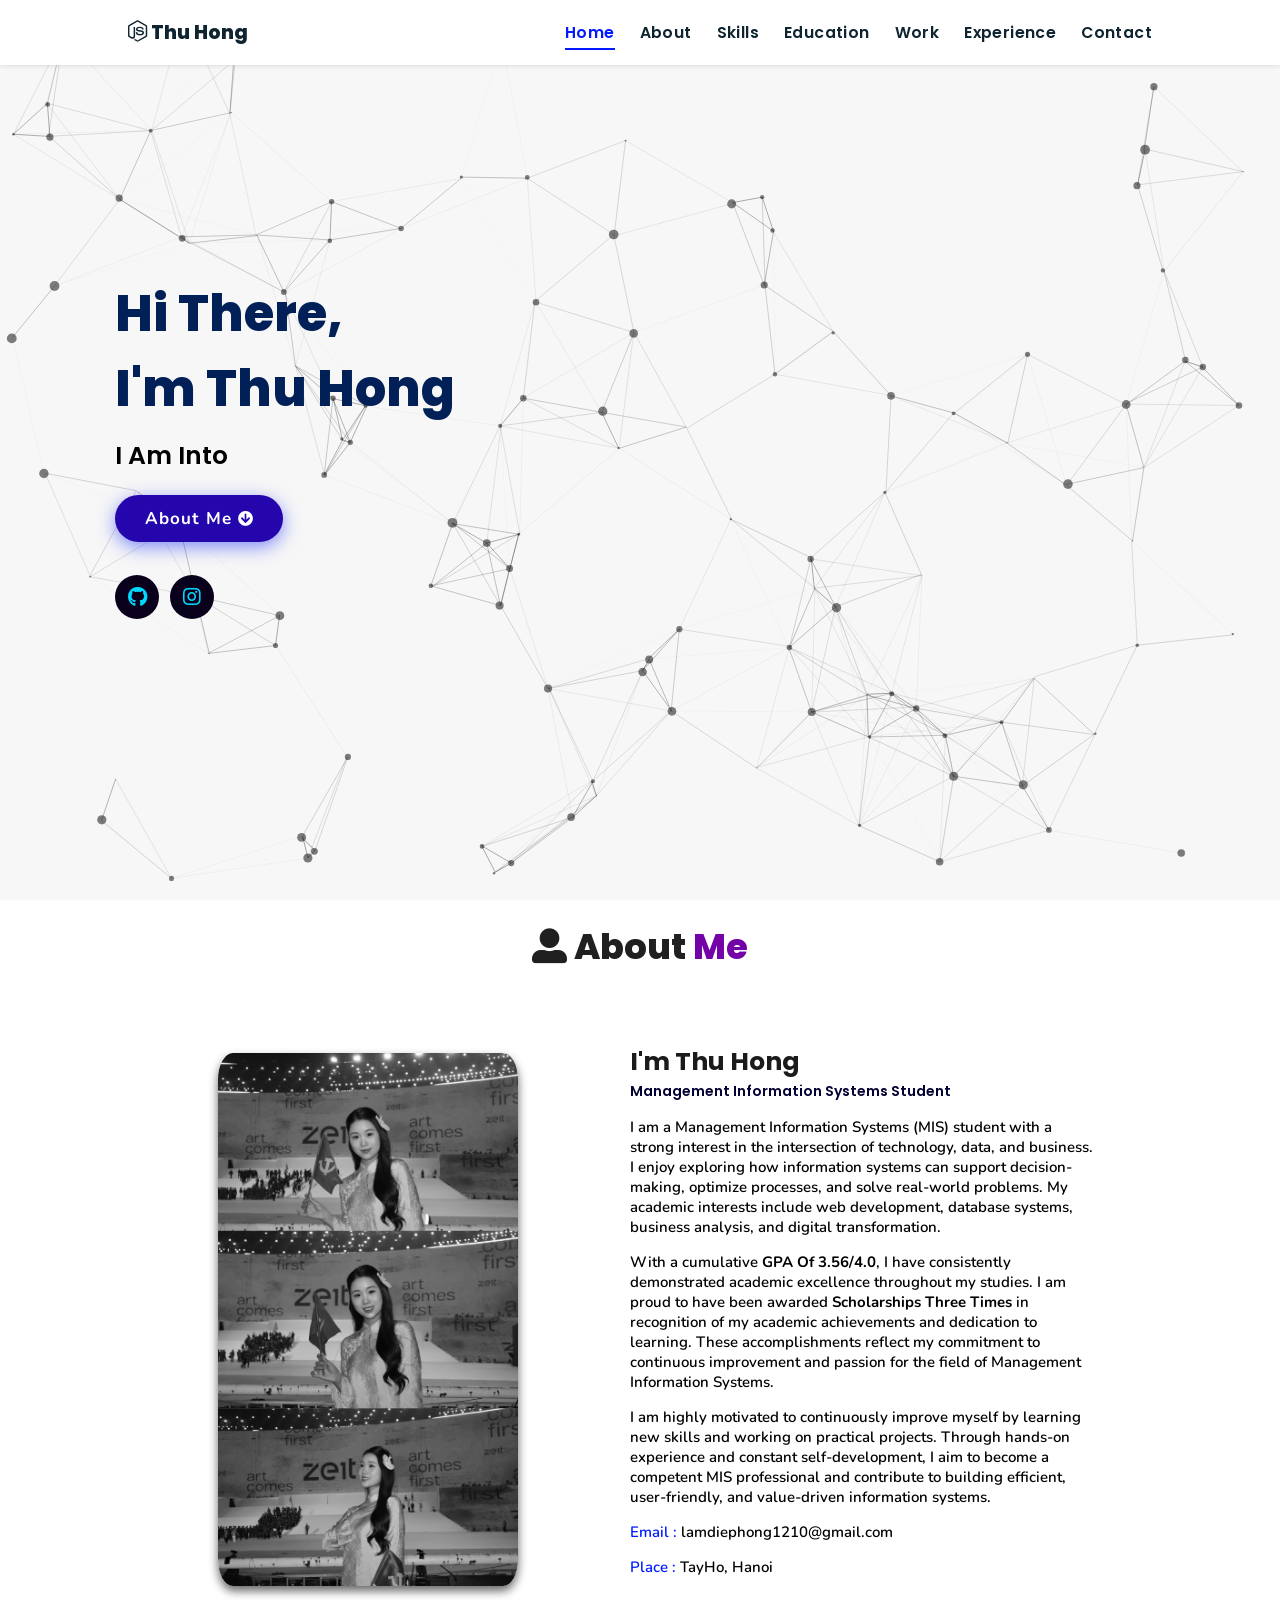
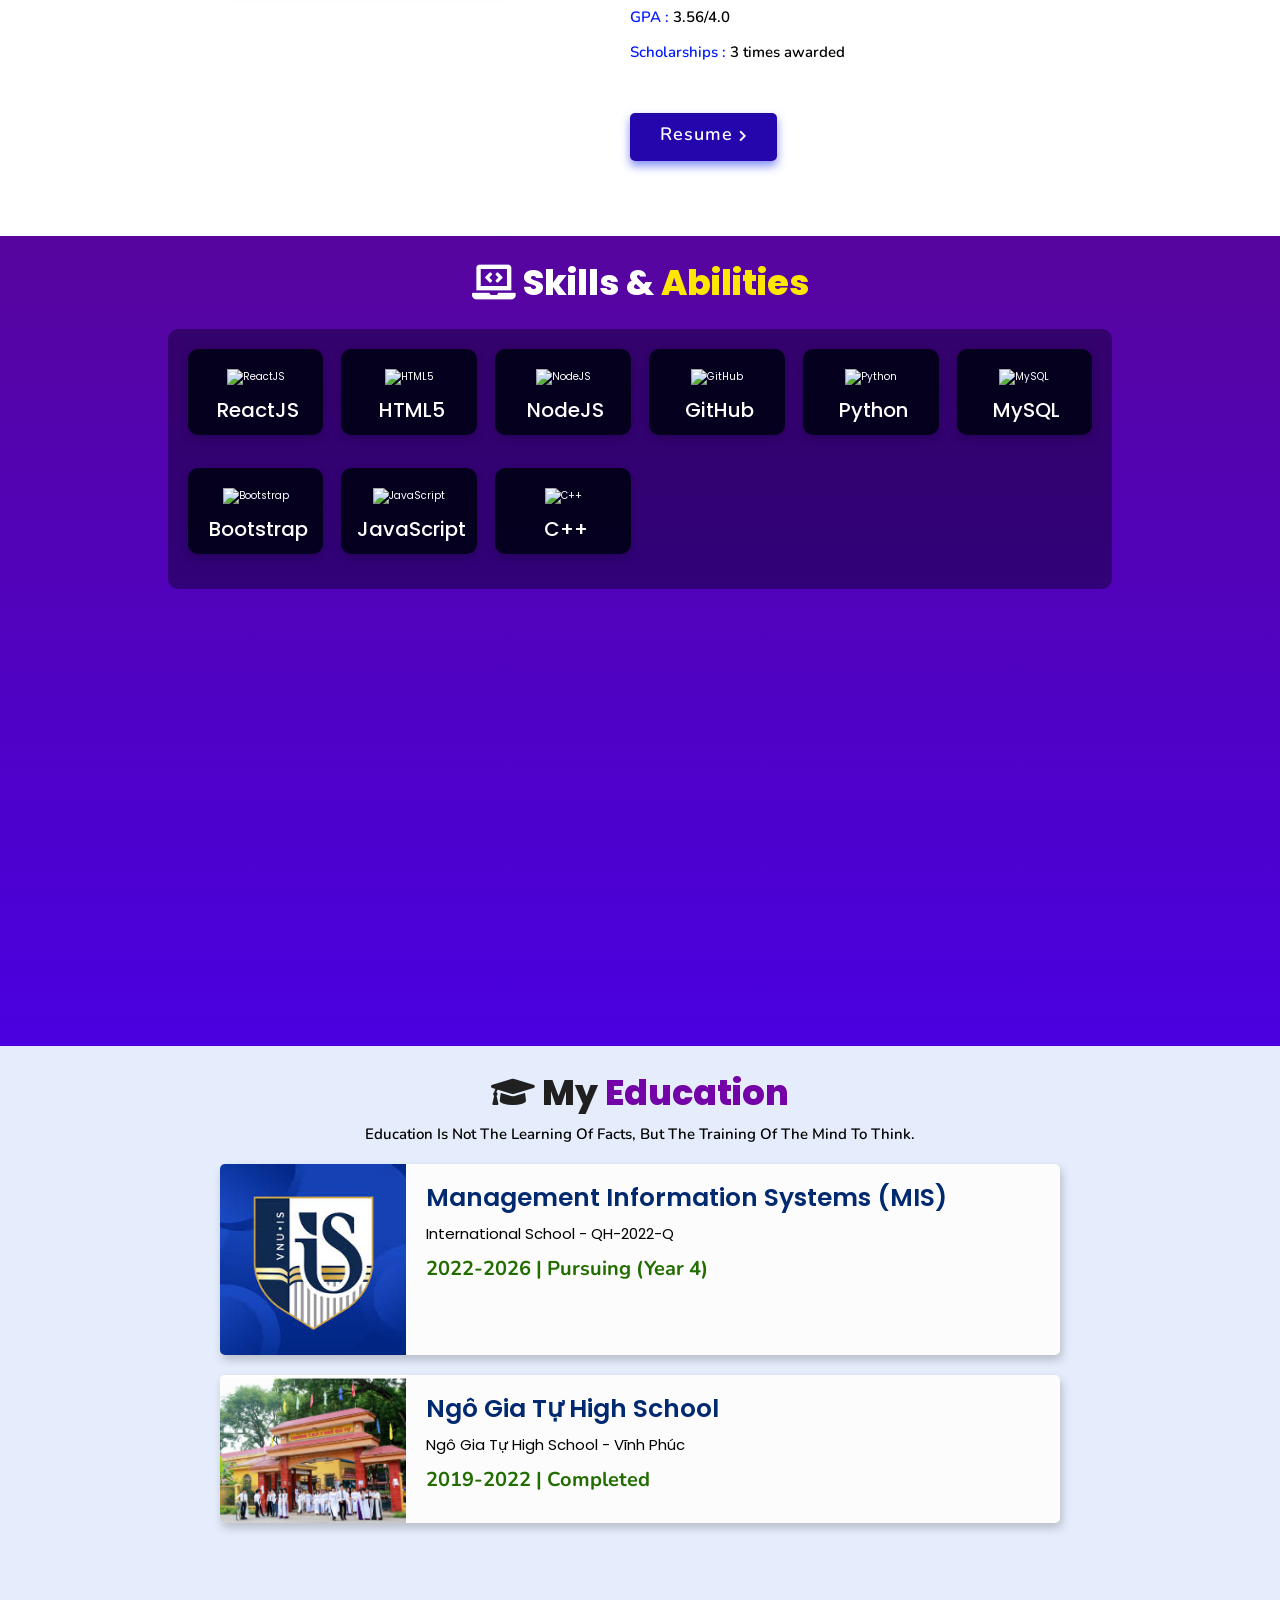
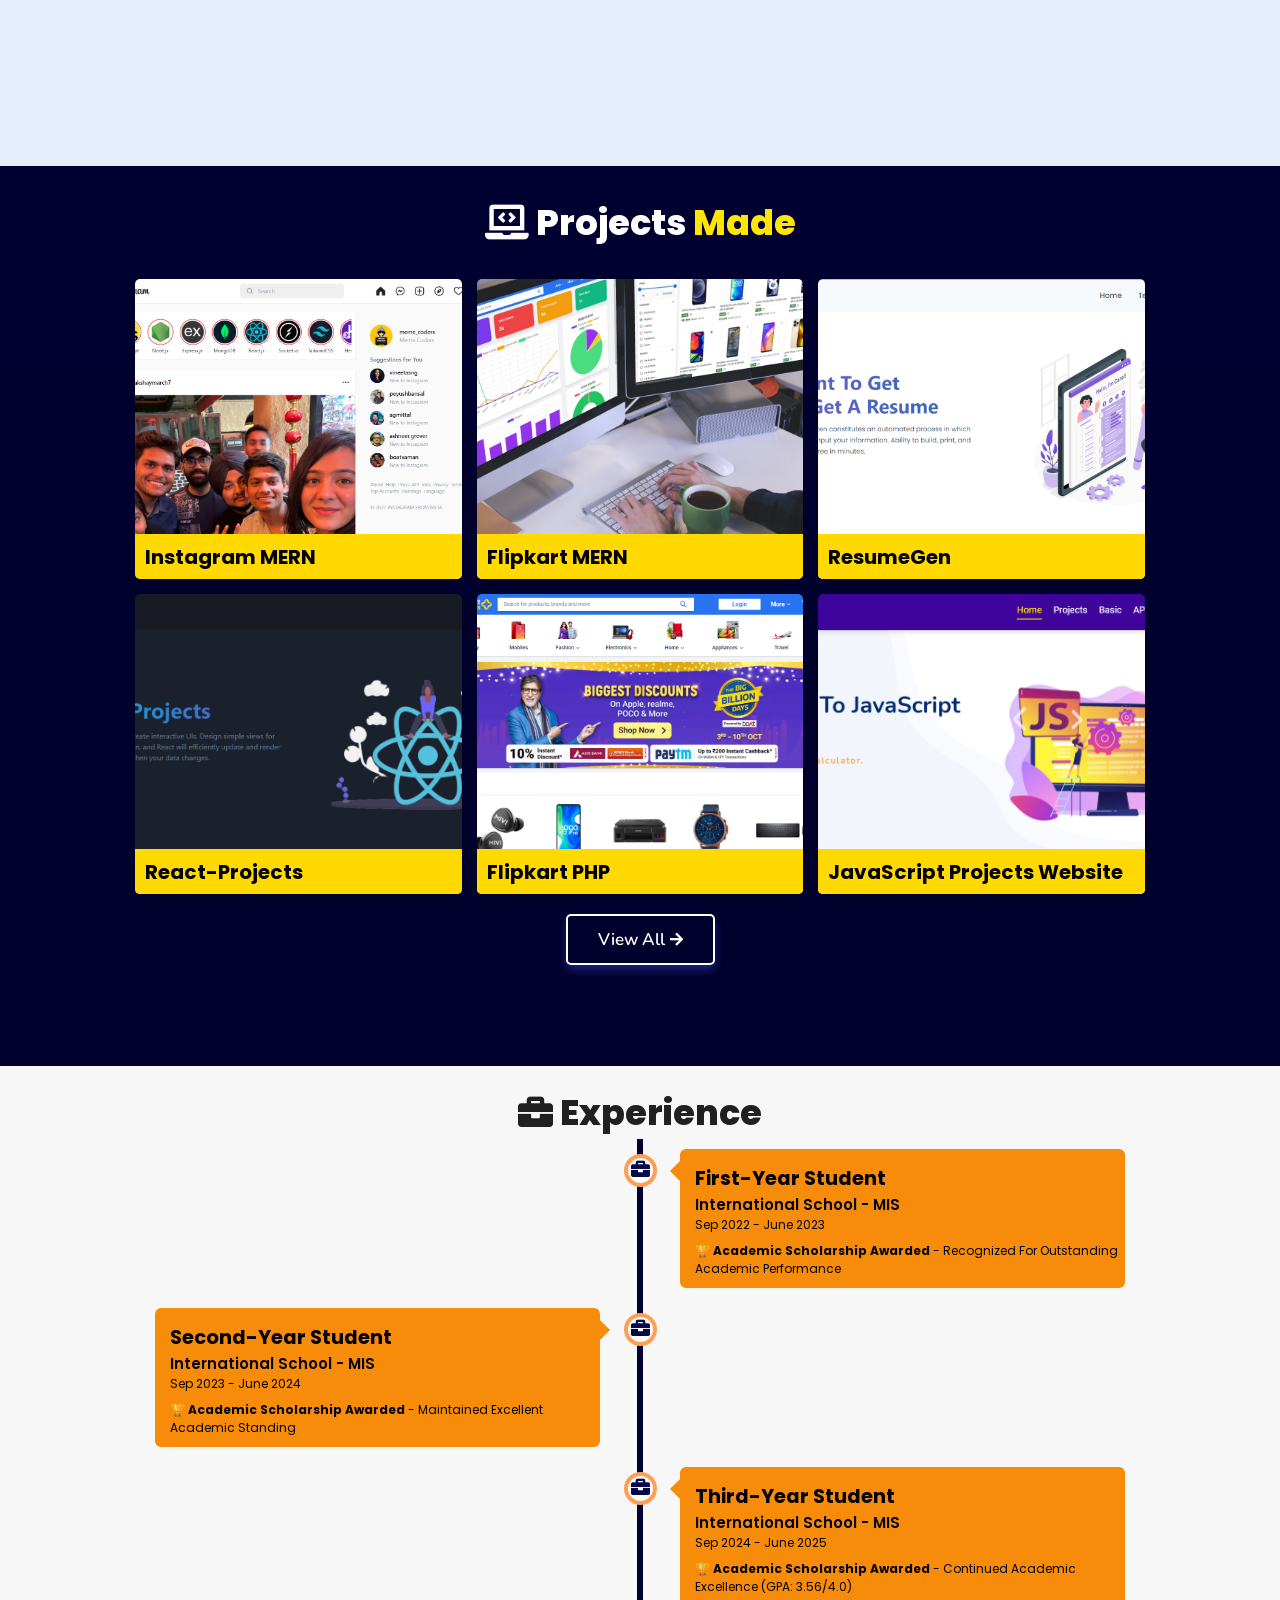
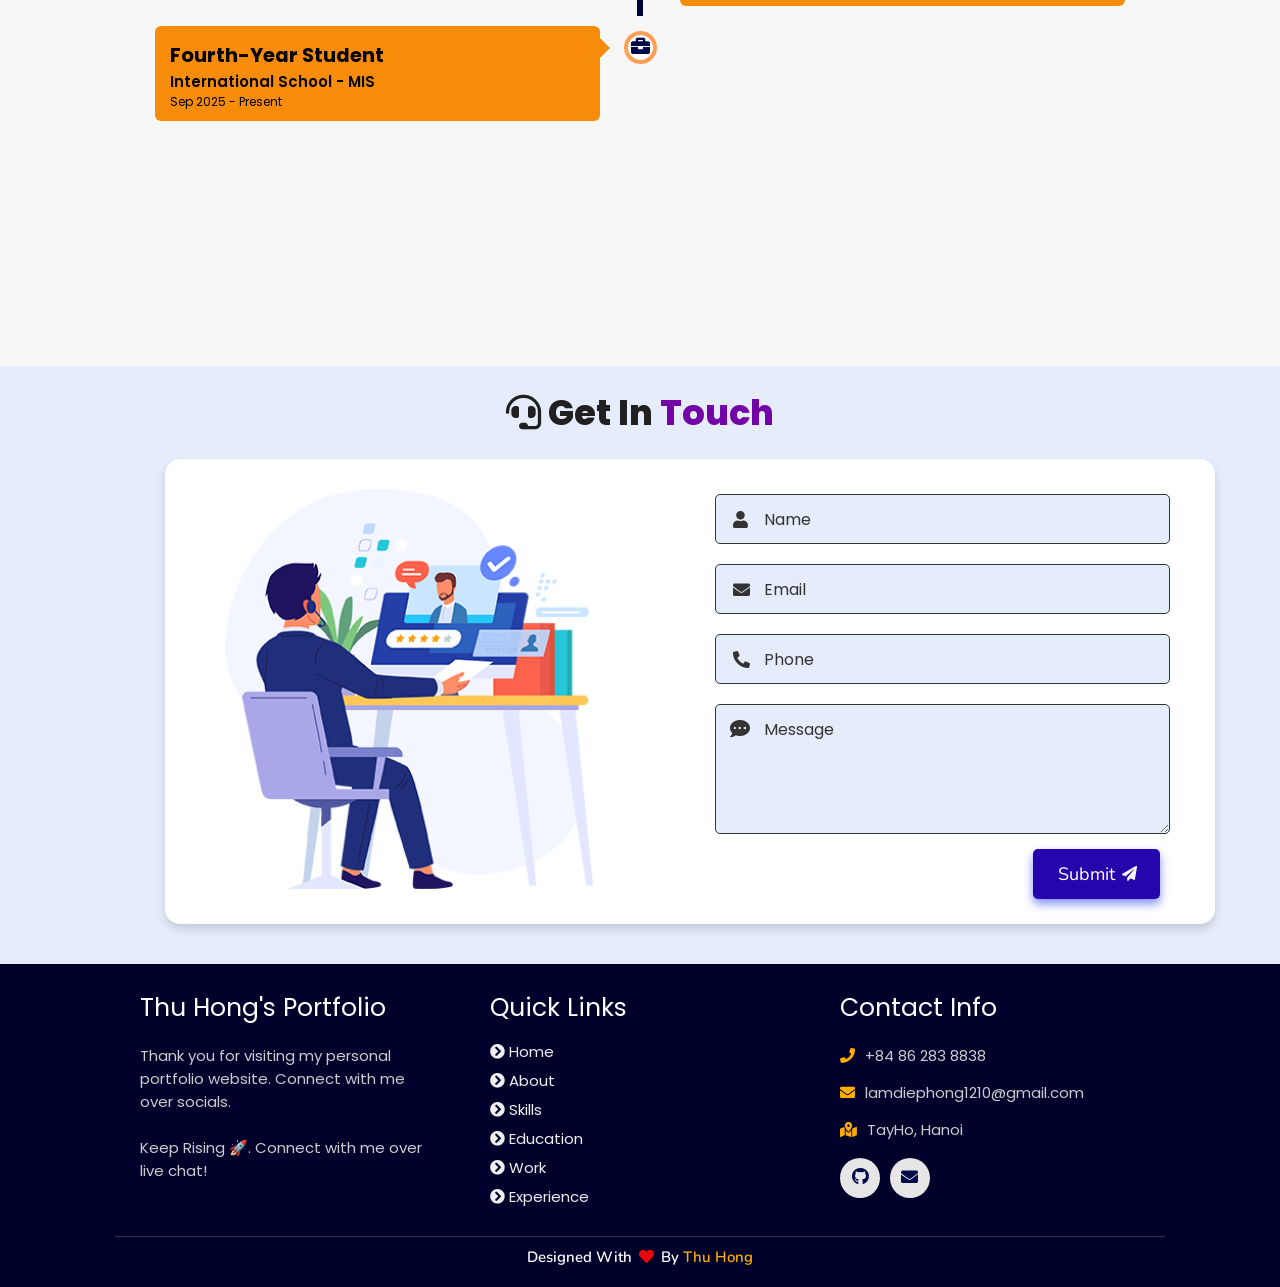
==== index.html @ c021799a "Move portfolio content to root for GitHub Pages deployment" ====
<!DOCTYPE html>
<html lang="en">

<head>
  <meta charset="UTF-8">
  <meta http-equiv="X-UA-Compatible" content="IE=edge">
  <meta name="viewport" content="width=device-width, initial-scale=1.0">
  <meta name="keywords"
    content="nguyen thu hong, portfolio, thu hong, MIS student, management information systems, portfolio design, portfolio website, personal portfolio" />
  <meta name="description" content="Welcome to Thu Hong's Portfolio. Management Information Systems Student" />
  <!-- Custom CSS -->
  <link rel="stylesheet" href="./assets/css/style.css">
  <!-- Font Awesome -->
  <link rel="stylesheet" href="https://cdnjs.cloudflare.com/ajax/libs/font-awesome/5.15.3/css/all.min.css"
    integrity="sha512-iBBXm8fW90+nuLcSKlbmrPcLa0OT92xO1BIsZ+ywDWZCvqsWgccV3gFoRBv0z+8dLJgyAHIhR35VZc2oM/gI1w=="
    crossorigin="anonymous" referrerpolicy="no-referrer" />
  <!-- Favicon -->
  <link id='favicon' rel="shortcut icon" href="./assets/images/Thuhong1.JPEG" type="image/x-png">
  <title>Portfolio | Thu Hong </title>
</head>

<body oncontextmenu="return false">

  <!-- pre loader -->
  <!-- <div class="loader-container">
  <img draggable="false" src="./assets/images/preloader.gif" alt="">
</div> -->

  <!-- navbar starts -->
  <header>
    <a href="/" class="logo"><i class="fab fa-node-js"></i> Thu Hong</a>

    <div id="menu" class="fas fa-bars"></div>
    <nav class="navbar">
      <ul>
        <li><a class="active" href="#home">Home</a></li>
        <li><a href="#about">About</a></li>
        <li><a href="#skills">Skills</a></li>
        <li><a href="#education">Education</a></li>
        <li><a href="#work">Work</a></li>
        <li><a href="#experience">Experience</a></li>
        <li><a href="#contact">Contact</a></li>
      </ul>
    </nav>
  </header>
  <!-- navbar ends -->


  <!-- hero section starts -->
  <section class="home" id="home">
    <div id="particles-js"></div>

    <div class="content">
      <h2>Hi There,<br /> I'm Thu Hong </h2>
      <p>i am into <span class="typing-text"></span></p>
      <a href="#about" class="btn"><span>About Me</span>
        <i class="fas fa-arrow-circle-down"></i>
      </a>
      <div class="socials">
        <ul class="social-icons">

          <li><a class="github" aria-label="GitHub" href="https://github.com/Thuhong1210" target="_blank"><i
                class="fab fa-github"></i></a></li>
          <li><a class="instagram" aria-label="Instagram" href="https://www.instagram.com/hngx__/"><i
                class="fab fa-instagram" target="_blank"></i></a></li>

        </ul>
      </div>
    </div>
    <div class="image">
      <img draggable="false" class="tilt" src="./assets/images/Thuhong1.JPEG" alt="">
    </div>
  </section>
  <!-- hero section ends -->


  <!-- about section starts -->
  <section class="about" id="about">
    <h2 class="heading"><i class="fas fa-user-alt"></i> About <span>Me</span></h2>

    <div class="row">

      <div class="image">
        <img draggable="false" class="tilt" src="./assets/images/Thuhong2.jpg" alt="">
      </div>
      <div class="content">
        <h3>I'm Thu Hong</h3>
        <span class="tag">Management Information Systems Student</span>

        <p>
          I am a Management Information Systems (MIS) student with a strong interest in the intersection of technology,
          data, and business.
          I enjoy exploring how information systems can support decision-making, optimize processes, and solve
          real-world problems.
          My academic interests include web development, database systems, business analysis, and digital
          transformation.
        </p>
        <p>
          With a cumulative <strong>GPA of 3.56/4.0</strong>, I have consistently demonstrated academic excellence
          throughout my studies.
          I am proud to have been awarded <strong>scholarships three times</strong> in recognition of my academic
          achievements and dedication to learning.
          These accomplishments reflect my commitment to continuous improvement and passion for the field of Management
          Information Systems.
        </p>
        <p>
          I am highly motivated to continuously improve myself by learning new skills and working on practical projects.
          Through hands-on experience and constant self-development, I aim to become a competent MIS professional and
          contribute to building efficient,
          user-friendly, and value-driven information systems.
        </p>

        <div class="box-container">
          <div class="box">
            <p><span> email : </span> lamdiephong1210@gmail.com</p>
            <p><span> place : </span> TayHo, Hanoi</p>
          </div>
          <div class="box">
            <p><span> GPA : </span> 3.56/4.0</p>
            <p><span> scholarships : </span> 3 times awarded</p>
          </div>
        </div>

        <div class="resumebtn">
          <a href="https://drive.google.com/file/d/1rYvrc4f4YvvKGSz6H6zmJF52bdeARxZz/view?usp=drivesdk" target="_blank"
            class="btn"><span>Resume</span>
            <i class="fas fa-chevron-right"></i>
          </a>
        </div>

      </div>
    </div>
  </section>
  <!-- about section ends -->

  <!-- skills section starts -->
  <section class="skills" id="skills">
    <h2 class="heading"><i class="fas fa-laptop-code"></i> Skills & <span>Abilities</span></h2>

    <div class="container">
      <div class="row" id="skillsContainer"></div>
    </div>

    <!-- Inline JS để render skills trực tiếp -->
    <script>
      const skills = [
        { name: "ReactJS", icon: "https://img.icons8.com/external-tal-revivo-color-tal-revivo/48/000000/external-react-a-javascript-library-for-building-user-interfaces-logo-color-tal-revivo.png" },
        { name: "HTML5", icon: "https://img.icons8.com/color/48/000000/html-5--v1.png" },
        { name: "NodeJS", icon: "https://img.icons8.com/color/48/000000/nodejs.png" },
        { name: "GitHub", icon: "https://img.icons8.com/glyph-neue/48/ffffff/github.png" },
        { name: "Python", icon: "https://img.icons8.com/color/48/000000/python--v1.png" },
        { name: "MySQL", icon: "https://img.icons8.com/color/48/000000/mysql-logo.png" },
        { name: "Bootstrap", icon: "https://img.icons8.com/color/48/000000/bootstrap.png" },
        { name: "JavaScript", icon: "https://img.icons8.com/color/48/000000/javascript--v1.png" },
        { name: "C++", icon: "https://img.icons8.com/color/48/000000/c-plus-plus-logo.png" },
      ];

      const skillsContainer = document.getElementById("skillsContainer");

      skills.forEach(skill => {
        const bar = document.createElement("div");
        bar.classList.add("bar");
        bar.innerHTML = `
                <div class="info">
                    <img src="${skill.icon}" alt="${skill.name}">
                    <span>${skill.name}</span>
                </div>
            `;
        skillsContainer.appendChild(bar);
      });
    </script>
  </section>
  <!-- skills section ends -->



  <!-- education section starts -->
  <section class="education" id="education">

    <h1 class="heading"><i class="fas fa-graduation-cap"></i> My <span>Education</span></h1>

    <p class="qoute">Education is not the learning of facts, but the training of the mind to think.</p>

    <div class="box-container">

      <div class="box">
        <div class="image">
          <img draggable="false" src="./assets/images/school.png" alt="">
        </div>
        <div class="content">
          <h3>Management Information Systems (MIS)</h3>
          <p>International School - QH-2022-Q</p>
          <h4>2022-2026 | Pursuing (Year 4)</h4>
        </div>
      </div>

      <div class="box">
        <div class="image">
          <img draggable="false" src="./assets/images/highschool.png" alt="">
        </div>
        <div class="content">
          <h3>Ngô Gia Tự High School</h3>
          <p>Ngô Gia Tự High School - Vĩnh Phúc</p>
          <h4>2019-2022 | Completed</h4>
        </div>
      </div>

    </div>
  </section>
  <!-- education section ends -->


  <!-- work project section starts -->
  <section class="work" id="work">

    <h2 class="heading"><i class="fas fa-laptop-code"></i> Projects <span>Made</span></h2>

    <div class="box-container">

      <div class="box tilt">
        <img draggable="false" src="./assets/images/projects/instagrammern.png" alt="" />
        <div class="content">
          <div class="tag">
            <h3>Instagram MERN</h3>
          </div>
          <div class="desc">
            <p>Full-Stack Instagram Clone Built Using MERN Stack And Realtime Chat With The Help Of Socket.IO</p>
            <div class="btns">
              <a href="https://instagramernstack.herokuapp.com/" class="btn" target="_blank"><i class="fas fa-eye"></i>
                View</a>
              <a href="https://github.com/jigar-sable/instagram-mern" class="btn" target="_blank">Code <i
                  class="fas fa-code"></i></a>
            </div>
          </div>
        </div>
      </div>

      <div class="box tilt">
        <img draggable="false" src="./assets/images/projects/flipkartmern.png" alt="" />
        <div class="content">
          <div class="tag">
            <h3>Flipkart MERN</h3>
          </div>
          <div class="desc">
            <p>Full-Stack Flipkart with Admin Dashboard and Paytm Payment Gateway. MERN Stack WebApp, ready to use for
              business.</p>
            <div class="btns">
              <a href="https://flipkartwebs.herokuapp.com/" class="btn" target="_blank"><i class="fas fa-eye"></i>
                View</a>
              <a href="https://github.com/jigar-sable/flipkart-mern" class="btn" target="_blank">Code <i
                  class="fas fa-code"></i></a>
            </div>
          </div>
        </div>
      </div>

      <div class="box tilt">
        <img draggable="false" src="./assets/images/projects/resumegen.png" alt="" />
        <div class="content">
          <div class="tag">
            <h3>ResumeGen</h3>
          </div>
          <div class="desc">
            <p>ReactJS Basic Resume Generator which will generate customized resume in few minutes on your requirements.
            </p>
            <div class="btns">
              <a href="https://resumegenx.netlify.app/" class="btn" target="_blank"><i class="fas fa-eye"></i> View</a>
              <a href="https://github.com/jigar-sable/resumegen" class="btn" target="_blank">Code <i
                  class="fas fa-code"></i></a>
            </div>
          </div>
        </div>
      </div>

      <div class="box tilt">
        <img draggable="false" src="./assets/images/projects/reactprojects.png" alt="" />
        <div class="content">
          <div class="tag">
            <h3>React-Projects</h3>
          </div>
          <div class="desc">
            <p>Full-Stack project dashboard which is collection of projects built on the React library.</p>
            <div class="btns">
              <a href="https://reactjsprojects.herokuapp.com/" class="btn" target="_blank"><i class="fas fa-eye"></i>
                View</a>
              <a href="https://github.com/jigar-sable/React-Projects" class="btn" target="_blank">Code <i
                  class="fas fa-code"></i></a>
            </div>
          </div>
        </div>
      </div>

      <div class="box tilt">
        <img draggable="false" src="./assets/images/projects/flipkartphp.png" alt="" />
        <div class="content">
          <div class="tag">
            <h3>Flipkart PHP</h3>
          </div>
          <div class="desc">
            <p>Full-Stack Flipkart Clone Using LAMP Stack. With all major features and OTP authentication and Cashfree
              payment gateway.</p>
            <div class="btns">
              <a href="https://github.com/jigar-sable/Flipkart-Clone-PHP" class="btn" target="_blank"><i
                  class="fas fa-eye"></i> View</a>
              <a href="https://github.com/jigar-sable/Flipkart-Clone-PHP" class="btn" target="_blank">Code <i
                  class="fas fa-code"></i></a>
            </div>
          </div>
        </div>
      </div>

      <div class="box tilt">
        <img draggable="false" src="./assets/images/projects/jspro.PNG" alt="" />
        <div class="content">
          <div class="tag">
            <h3>JavaScript Projects Website</h3>
          </div>
          <div class="desc">
            <p>This website is specially build to showcase all major javaScript projects. All my javaScript based
              projects are in it.</p>
            <div class="btns">
              <a href="https://jigar-sable.github.io/JavaScript-Projects" class="btn" target="_blank"><i
                  class="fas fa-eye"></i> View</a>
              <a href="https://github.com/jigar-sable/JavaScript-Projects" class="btn" target="_blank">Code <i
                  class="fas fa-code"></i></a>
            </div>
          </div>
        </div>
      </div>

    </div>

    <div class="viewall">
      <a href="/projects" class="btn"><span>View All</span>
        <i class="fas fa-arrow-right"></i>
      </a>
    </div>

  </section>
  <!-- work project section ends -->

  <!-- experience section starts -->
  <section class="experience" id="experience">

    <h2 class="heading"><i class="fas fa-briefcase"></i> Experience </h2>

    <div class="timeline">

      <div class="container right">
        <div class="content">
          <div class="tag">
            <h2>first-year student</h2>
          </div>
          <div class="desc">
            <h3>International School - MIS</h3>
            <p>Sep 2022 - June 2023</p>
            <p style="margin-top: 8px;">🏆 <strong>Academic Scholarship Awarded</strong> - Recognized for outstanding
              academic performance</p>
          </div>
        </div>
      </div>

      <div class="container left">
        <div class="content">
          <div class="tag">
            <h2>second-year student</h2>
          </div>
          <div class="desc">
            <h3>International School - MIS</h3>
            <p>Sep 2023 - June 2024</p>
            <p style="margin-top: 8px;">🏆 <strong>Academic Scholarship Awarded</strong> - Maintained excellent academic
              standing</p>
          </div>
        </div>
      </div>

      <div class="container right">
        <div class="content">
          <div class="tag">
            <h2>third-year student</h2>
          </div>
          <div class="desc">
            <h3>International School - MIS</h3>
            <p>Sep 2024 - June 2025</p>
            <p style="margin-top: 8px;">🏆 <strong>Academic Scholarship Awarded</strong> - Continued academic excellence
              (GPA: 3.56/4.0)</p>
          </div>
        </div>
      </div>

    </div>

    <div class="container left">
      <div class="content">
        <div class="tag">
          <h2>fourth-year student</h2>
        </div>
        <div class="desc">
          <h3>International School - MIS</h3>
          <p>Sep 2025 - Present</p>
        </div>
      </div>
    </div>

    </div>


    </div>

  </section>
  <!-- experience section ends -->

  <!-- contact section starts -->
  <section class="contact" id="contact">

    <h2 class="heading"><i class="fas fa-headset"></i> Get in <span>Touch</span></h2>

    <div class="container">
      <div class="content">
        <div class="image-box">
          <img draggable="false" src="./assets/images/contact1.png" alt="">
        </div>
        <form id="contact-form">

          <div class="form-group">
            <div class="field">
              <input type="text" name="name" placeholder="Name" required>
              <i class='fas fa-user'></i>
            </div>
            <div class="field">
              <input type="text" name="email" placeholder="Email" required>
              <i class='fas fa-envelope'></i>
            </div>
            <div class="field">
              <input type="text" name="phone" placeholder="Phone">
              <i class='fas fa-phone-alt'></i>
            </div>
            <div class="message">
              <textarea placeholder="Message" name="message" required></textarea>
              <i class="fas fa-comment-dots"></i>
            </div>
          </div>
          <div class="button-area">
            <button type="submit">
              Submit <i class="fa fa-paper-plane"></i></button>
          </div>
        </form>
      </div>
    </div>
  </section>
  <!-- contact section ends -->


  <!-- footer section starts -->
  <section class="footer">

    <div class="box-container">

      <div class="box">
        <h3>Thu Hong's Portfolio</h3>
        <p>Thank you for visiting my personal portfolio website. Connect with me over socials. <br /> <br /> Keep Rising
          🚀. Connect with me over live chat!</p>
      </div>

      <div class="box">
        <h3>quick links</h3>
        <a href="#home"><i class="fas fa-chevron-circle-right"></i> home</a>
        <a href="#about"><i class="fas fa-chevron-circle-right"></i> about</a>
        <a href="#skills"><i class="fas fa-chevron-circle-right"></i> skills</a>
        <a href="#education"><i class="fas fa-chevron-circle-right"></i> education</a>
        <a href="#work"><i class="fas fa-chevron-circle-right"></i> work</a>
        <a href="#experience"><i class="fas fa-chevron-circle-right"></i> experience</a>
      </div>

      <div class="box">
        <h3>contact info</h3>
        <p> <i class="fas fa-phone"></i>+84 86 283 8838</p>
        <p> <i class="fas fa-envelope"></i>lamdiephong1210@gmail.com</p>
        <p> <i class="fas fa-map-marked-alt"></i>TayHo, Hanoi</p>
        <div class="share">

          <a href="https://github.com/Thuhong1210" class="fab fa-github" aria-label="GitHub" target="_blank"></a>
          <a href="mailto:lamdiephong1210@gmail.com" class="fas fa-envelope" aria-label="Mail" target="_blank"></a>

        </div>
      </div>
    </div>

    <h1 class="credit">Designed with <i class="fa fa-heart pulse"></i> by <a
        href="https://www.linkedin.com/in/thu-hong"> Thu Hong</a></h1>

  </section>
  <!-- footer section ends -->


  <!-- scroll top btn -->
  <a href="#home" aria-label="ScrollTop" class="fas fa-angle-up" id="scroll-top"></a>
  <!-- scroll back to top -->


  <!-- ==== ALL MAJOR JAVASCRIPT CDNS STARTS ==== -->
  <!-- jquery cdn -->
  <script src="https://cdnjs.cloudflare.com/ajax/libs/jquery/3.6.0/jquery.min.js"
    integrity="sha512-894YE6QWD5I59HgZOGReFYm4dnWc1Qt5NtvYSaNcOP+u1T9qYdvdihz0PPSiiqn/+/3e7Jo4EaG7TubfWGUrMQ=="
    crossorigin="anonymous" referrerpolicy="no-referrer"></script>

  <!-- typed.js cdn -->
  <script src="https://cdnjs.cloudflare.com/ajax/libs/typed.js/2.0.5/typed.min.js"
    integrity="sha512-1KbKusm/hAtkX5FScVR5G36wodIMnVd/aP04af06iyQTkD17szAMGNmxfNH+tEuFp3Og/P5G32L1qEC47CZbUQ=="
    crossorigin="anonymous" referrerpolicy="no-referrer"></script>

  <!-- particle.js links -->
  <script src="./assets/js/particles.min.js"></script>
  <script src="./assets/js/app.js"></script>

  <!-- vanilla tilt.js links -->
  <script src="https://cdnjs.cloudflare.com/ajax/libs/vanilla-tilt/1.7.0/vanilla-tilt.min.js"
    integrity="sha512-SttpKhJqONuBVxbRcuH0wezjuX+BoFoli0yPsnrAADcHsQMW8rkR84ItFHGIkPvhnlRnE2FaifDOUw+EltbuHg=="
    crossorigin="anonymous" referrerpolicy="no-referrer"></script>

  <!-- scroll reveal anim -->
  <script src="https://unpkg.com/scrollreveal"></script>

  <script type="text/javascript" src="https://cdn.jsdelivr.net/npm/emailjs-com@3/dist/email.min.js"></script>

  <!-- ==== ALL MAJOR JAVASCRIPT CDNS ENDS ==== -->

  <script src="./assets/js/script.js"></script>

</body>

</html>
---- assets/css/style.css ----
@import url("https://fonts.googleapis.com/css2?family=Poppins:wght@400;600;700&display=swap");
@import url("https://fonts.googleapis.com/css2?family=Nunito:ital,wght@0,300;0,400;0,600;0,700;1,300;1,400&display=swap");

* {
  margin: 0;
  padding: 0;
  box-sizing: border-box;
  text-decoration: none;
  outline: none;
  border: none;
  text-transform: capitalize;
  transition: all 0.2s linear;
}
html {
  font-size: 62.5%;
  overflow-x: hidden;
  scroll-behavior: smooth;
}
body {
  background: #f7f7f7;
  font-family: "Poppins", sans-serif;
}

*::selection {
  background: #2b3dda;
  color: #fff;
}

html {
  font-size: 62.5%;
  overflow-x: hidden;
}
html::-webkit-scrollbar {
  width: 0.8rem;
}
html::-webkit-scrollbar-track {
  background: rgb(235, 202, 245);
}
html::-webkit-scrollbar-thumb {
  background: #420177;
}

/* pre loader start */
.loader-container {
  position: fixed;
  top: 0;
  left: 0;
  z-index: 10000;
  background: #e6eff1;
  display: flex;
  align-items: center;
  justify-content: center;
  height: 100%;
  width: 100%;
}
.loader-container.fade-out {
  top: -120%;
}
/* pre loader end */

/* navbar starts */
header {
  position: fixed;
  top: 0;
  left: 0;
  right: 0;
  z-index: 1000;
  display: flex;
  align-items: center;
  justify-content: space-between;
  padding: 1.7rem 10%;
  height: 6.5rem;
  background-color: #fff;
  box-shadow: 0 1px 4px rgba(146, 161, 176, 0.3);
}
section {
  min-height: 100vh;
  padding: 2rem 9%;
}
.heading {
  font-size: 3.5rem;
  color: rgb(32, 32, 32);
  font-weight: 800;
  text-align: center;
}
.heading span {
  color: rgb(115, 3, 167);
}
header .logo {
  font-size: 1.9rem;
  font-weight: 800;
  text-decoration: none;
  color: #0e2431;
}
header .logo i {
  font-size: 2.2rem;
}
header .logo:hover {
  color: #fc8c05;
}
header .navbar ul {
  list-style: none;
  display: flex;
  justify-content: center;
  align-items: center;
}
header .navbar li {
  margin-left: 2.5rem;
}
header .navbar ul li a {
  font-size: 1.57rem;
  color: #0e2431;
  font-weight: 600;
  text-decoration: none;
  letter-spacing: 0.04rem;
  transition: 0.2s;
}
header .navbar ul li a.active,
header .navbar ul li a:hover {
  color: #011aff;
  border-bottom: 0.2rem solid #011aff;
  padding: 0.5rem 0;
}
/* navbar ends */

/* hamburger icon starts*/
#menu {
  font-size: 3rem;
  cursor: pointer;
  color: rgb(24, 2, 63);
  display: none;
}
@media (max-width: 768px) {
  #menu {
    display: block;
  }
  header .navbar {
    position: fixed;
    top: 6.5rem;
    right: -120%;
    width: 75%;
    height: 100%;
    text-align: left;
    align-items: flex-start;
    background-color: #0e0f31;
  }
  header .navbar ul {
    flex-flow: column;
    padding: 1rem;
  }
  header .navbar ul li {
    text-align: center;
    width: 100%;
    margin: 1rem 0;
    border-radius: 0.5rem;
    width: 26rem;
  }
  header .navbar ul li a {
    display: block;
    padding: 1rem;
    text-align: left;
    color: #fff;
    font-size: 2rem;
  }
  header .navbar ul li a.active,
  header .navbar ul li a:hover {
    padding: 1rem;
    color: #fff;
    border-radius: 0.5rem;
    border-bottom: 0.5rem solid #011aff;
  }
  .fa-times {
    transform: rotate(180deg);
  }
  header .navbar.nav-toggle {
    right: 0;
  }
}
/* hamburger icon ends */

/* hero section starts*/
.home {
  position: relative;
  display: flex;
  flex-wrap: wrap;
  gap: 1.5rem;
  min-height: 100vh;
  align-items: center;
}
.home #particles-js {
  position: absolute;
  top: 0;
  left: 0;
  height: 100%;
  width: 100%;
}
.home::before {
  content: "";
  position: absolute;
  top: 0;
  left: 0;
  height: 100%;
  width: 100%;
}
.home .content {
  flex: 1 1 40rem;
  padding-top: 1rem;
  z-index: 1;
}
.home .image {
  flex: 1 1 40rem;
  z-index: 1;
}
.home .image img {
  width: 70%;
  margin-left: 6rem;
  border-radius: 50%;
  box-shadow: 0 2px 8px rgba(0, 0, 0, 0.3);
  cursor: pointer;
}
.home .image img:hover {
  box-shadow: 0 5px 15px rgba(0, 0, 0, 0.5);
}
.home .content h2 {
  font-size: 5rem;
  font-weight: 800;
  color: #002057;
}
.home .content h2 span {
  font-size: 5rem;
  font-weight: 800;
  color: #ff7b00;
}
.home .content p {
  font-size: 2.5rem;
  color: #000;
  font-weight: 600;
  padding: 1rem 0;
}
.home .content p span {
  font-size: 2.5rem;
  color: rgb(148, 8, 8);
  font-weight: 600;
  padding: 1rem 0;
}
.home .btn {
  margin-top: 1rem;
  position: absolute;
  line-height: 0;
  padding: 1.6rem 3rem;
  border-radius: 4em;
  transition: 0.5s;
  color: #fff;
  background: #2506ad;
  box-shadow: 0px 5px 18px rgba(48, 68, 247, 0.6);
  font-family: "Nunito", sans-serif;
}
.home .btn span {
  font-weight: 700;
  font-size: 1.7rem;
  letter-spacing: 0.1rem;
}
.home .btn i {
  margin-left: 0.3rem;
  font-size: 1.5rem;
  transition: 0.3s;
}
.home .btn:hover {
  background: #1a047e;
}
.home .btn:hover i {
  transform: translateX(5px);
}
/* social icons start */
.socials {
  position: relative;
  margin-top: 9rem;
}
.socials .social-icons {
  padding-left: 0;
  margin-bottom: 0;
  list-style: none;
}
.socials .social-icons li {
  display: inline-block;
  margin-bottom: 14px;
}
.social-icons a {
  font-size: 2rem;
  display: inline-block;
  line-height: 44px;
  color: #00d9ff;
  background-color: #09011b;
  width: 44px;
  height: 44px;
  text-align: center;
  margin-right: 8px;
  border-radius: 100%;
  -webkit-transition: all 0.2s linear;
  -o-transition: all 0.2s linear;
  transition: all 0.2s linear;
}
.social-icons a:active,
.social-icons a:focus,
.social-icons a:hover {
  color: #fff;
  background-color: #0685da;
}
.social-icons a.github:hover {
  background-color: #0e0e0e;
}
.social-icons a.twitter:hover {
  background-color: #00aced;
}
.social-icons a.linkedin:hover {
  background-color: #007bb6;
}
.social-icons a.dev:hover {
  background-color: #070707;
}
.social-icons a.instagram:hover {
  background-color: #ee00da;
}
/* social icons end */

/* hero media queries starts*/
@media (max-width: 450px) {
  .home .btn {
    margin: 4rem 0;
  }
  .socials {
    margin-top: 12rem;
  }
  .home .image img {
    margin-top: -12rem;
  }
  .home .content p {
    font-size: 2.2rem;
  }
  .home .content p span {
    font-size: 2.2rem;
  }
}
/* hero media queries ends*/
/* hero section end */

/* about section starts */
.about {
  background: rgb(255, 255, 255);
}
.about .row {
  display: flex;
  flex-direction: row;
  gap: 2rem;
  flex-wrap: wrap;
  padding: 4rem;
}
.about .row .image {
  text-align: center;
  flex: 1 1 35rem;
}
.about .row .image img {
  margin: 4rem;
  width: 30rem;
  height: auto;
  border-radius: 5%;
  box-shadow: 0 5px 10px rgba(0, 0, 0, 0.6);
  mix-blend-mode: luminosity;
  transition: 0.3s;
  cursor: pointer;
}
.about .row .image img:hover {
  mix-blend-mode: normal;
}
.about .row .content {
  flex: 1 1 45rem;
  padding: 3rem;
}
.about .row .content h3 {
  color: rgb(27, 27, 27);
  font-size: 2.5rem;
}
.about .row .content .tag {
  font-size: 1.4rem;
  color: #020133;
  font-weight: 600;
  margin-top: 1rem;
}
.about .row .content p {
  font-size: 1.5rem;
  margin-top: 1.5rem;
  font-family: "Nunito";
  font-weight: 600;
  text-transform: none;
}
.about .row .content .box-container {
  display: flex;
  flex-wrap: wrap;
  gap: 1.5rem;
  font-family: "Nunito";
  font-weight: 600;
}
.about .row .content .box-container .box p {
  text-transform: none;
}
.about .row .content .box-container .box p span {
  color: #011aff;
}
.resumebtn {
  margin-top: 6rem;
}
.resumebtn .btn {
  padding: 1.7rem 3rem;
  border-radius: 0.5em;
  transition: 0.3s;
  color: #fff;
  background: #2506ad;
  box-shadow: 0px 5px 10px rgba(48, 68, 247, 0.6);
  font-family: "Nunito", sans-serif;
}
.resumebtn .btn span {
  font-weight: 600;
  font-size: 1.8rem;
  letter-spacing: 0.1rem;
}
.resumebtn .btn i {
  margin-left: 0.3rem;
  font-size: 1.2rem;
  transition: 0.3s;
}
.resumebtn .btn:hover {
  background: #1a047e;
}
.resumebtn .btn:hover i {
  transform: translateX(5px);
}
/* about media queries starts*/
@media screen and (max-width: 600px) {
  .about .row .image {
    margin-top: 2rem;
  }
  .about .row .image img {
    margin: 0 auto;
    width: 80%;
    mix-blend-mode: normal;
  }
  .about .row {
    padding: 0.5rem;
    margin-bottom: 7rem;
  }
  .about .row .content {
    padding: 1rem;
  }
  .about .row .content .box-container {
    gap: 0;
  }
}
/* about media queries ends*/
/* about section ends */

/* skills section starts */
.skills {
  min-height: 90vh;
  background: linear-gradient(to bottom, #57059e, #4a00e0);
}
.skills h2 {
  color: #fff;
}
.skills .heading span {
  color: rgb(255, 230, 0);
}
.skills .container {
  background: rgba(0, 0, 22, 0.4);
  color: #fff;
  border-radius: 1rem;
  padding: 2rem;
  width: 90%;
  margin: auto;
  margin-top: 2rem;
}
.skills .container .row {
  display: grid;
  grid-template-columns: repeat(6, 1fr);
  flex-wrap: wrap;
  gap: 1.8rem;
}
.skills .container .bar {
  margin-bottom: 15px;
  padding: 10px;
  border-radius: 1rem;
  box-shadow: 0 4px 10px rgba(0, 0, 0, 0.2);
  background: rgba(0, 0, 22, 0.9);
  transition: 0.2s;
}
.skills .container .bar:hover {
  box-shadow: 0 8px 10px rgba(0, 2, 68, 0.8) !important;
  background-color: rgba(0, 0, 0, 0.9) !important;
}
.skills .container .bar .info {
  display: flex;
  flex-direction: column;
  align-items: center;
  gap: 1rem;
  margin-top: 1rem;
}
.skills .container .bar .info i {
  font-size: 4rem;
}
.skills .container .bar .info span {
  font-size: 2rem;
  font-weight: 500;
  font-family: "Poppins";
  margin-left: 0.5rem;
}
/* skills media queries starts*/
@media screen and (max-width: 600px) {
  .skills .container {
    padding: 0;
    margin: 0;
  }
  .skills .container .row {
    grid-template-columns: repeat(2, 1fr);
    margin: 1rem;
    padding: 2rem 0.2rem 2rem 0.2rem;
    gap: 1rem;
  }
  .skills .container {
    margin-top: 5px;
    width: 100%;
  }
}
/* skills media queries ends*/
/* skills section ends */

/* education section starts */
.education {
  background: #e5ecfb;
  min-height: 80vh;
}
.education .qoute {
  font-size: 1.5rem;
  text-align: center;
  font-family: "Nunito", sans-serif;
  font-weight: 600;
  margin-top: 0.5rem;
}
.education .box-container {
  display: flex;
  flex-wrap: wrap;
  justify-content: center;
  align-items: center;
  flex-direction: column;
}
.education .box-container .box {
  display: flex;
  flex-direction: row;
  width: 80%;
  border-radius: 0.5rem;
  box-shadow: 0.2rem 0.5rem 1rem rgba(0, 0, 0, 0.2);
  text-align: center;
  position: relative;
  margin-top: 2rem;
  overflow: hidden;
  transition: 0.3s;
  background: rgb(252, 252, 252);
}
.education .box-container .box:hover {
  transform: scale(1.03);
  box-shadow: 1rem 0.5rem 1.2rem rgba(0, 0, 0, 0.3);
}
.education .box-container .box .image {
  flex: 1 1 20rem;
  width: 100%;
}
.education .box-container .box img {
  object-fit: cover;
  position: relative;
  width: 100%;
  height: 100%;
}
.education .box-container .box .content {
  position: relative;
  display: flex;
  flex-direction: column;
  padding: 1rem;
  flex-wrap: wrap;
  flex: 1 1 70rem;
}
.education .box-container .box .content h3 {
  font-size: 2.5rem;
  color: #012970;
  padding: 0.5rem 0;
  font-weight: 600;
  text-align: left;
  margin-left: 1rem;
}
.education .box-container .box .content p {
  font-size: 1.5rem;
  margin-left: 1rem;
  text-align: left;
}
.education h4 {
  font-size: 2rem;
  color: rgb(34, 109, 0);
  text-align: left;
  margin: 1rem;
  font-family: "Nunito", sans-serif;
  font-weight: 700;
}

/* education media queries starts*/
@media screen and (max-width: 600px) {
  .education .box-container .box {
    flex-direction: column;
    width: 100%;
  }
  .education .box-container .box .image {
    width: 100%;
    height: 25rem;
  }
  .education .box-container .box img {
    width: 100%;
  }
  .education .box-container .box .content {
    position: relative;
    display: flex;
    flex-direction: column;
    padding: 1rem;
    flex-wrap: wrap;
    flex: 0;
  }
  .education .btns {
    margin-top: 2rem;
    margin-left: 1rem;
    margin-right: 1rem;
    flex-wrap: wrap;
  }
}
/* education media queries ends*/
/* education section ends */

/* work section starts */
.work {
  /* background: #010124; */
  background: linear-gradient(to bottom, #000031, #00002c);
}
.work h2 {
  color: #fff;
  padding: 1rem;
}
.work .heading span {
  color: rgb(255, 230, 0);
}
.work .box-container {
  display: flex;
  flex-wrap: wrap;
  gap: 1.5rem;
  margin: 2rem;
}
.work .box-container .box {
  flex: 1 1 30rem;
  border-radius: 0.5rem;
  box-shadow: 0 0.5rem 1rem rgba(0, 0, 0, 0.1);
  position: relative;
  overflow: hidden;
  height: 30rem;
}
.work .box-container .box img {
  height: 100%;
  width: 100%;
  object-fit: cover;
}
.work .box-container .box .content {
  height: 100%;
  width: 100%;
  position: absolute;
  top: 85%;
  left: 0;
  background: rgba(255, 255, 255, 0.9);
  display: flex;
  flex-direction: column;
}
.work .box-container .box .content .tag {
  display: flex;
  flex-direction: row;
  justify-content: space-between;
  align-items: center;
  height: 4.5rem;
  width: 100%;
  padding-left: 1rem;
  background: #ffd900;
}
.work .box-container .box .content .tag h3 {
  font-size: 2rem;
}
.work .box-container .box:hover .content {
  top: 25%;
}
.work .desc {
  margin: 2rem;
  display: flex;
  flex-direction: column;
  justify-content: center;
}
.work .desc p {
  font-size: 1.5rem;
}
.work .desc .btns {
  display: flex;
  justify-content: space-between;
  width: 100%;
  margin-top: 2rem;
}
.work .desc .btns .btn {
  line-height: 0;
  display: inline;
  padding: 1.5rem 2.5rem;
  border-radius: 0.5rem;
  font-size: 1.5rem;
  color: #fff;
  background: rgb(12, 12, 12);
  margin-right: 2rem;
}
.work .desc .btns .btn:hover {
  background: #310ae0f5;
}
.work .viewall {
  display: flex;
  justify-content: center;
}
.work .viewall .btn {
  position: relative;
  line-height: 0;
  padding: 1.6rem 3rem;
  border-radius: 0.5em;
  transition: 0.5s;
  color: rgb(255, 255, 255);
  font-weight: 700;
  border: 2px solid #fff;
  box-shadow: 0px 5px 10px rgba(65, 84, 241, 0.4);
  text-align: center;
}
.work .viewall .btn span {
  font-weight: 600;
  font-size: 1.7rem;
  font-family: "Nunito", sans-serif;
}
.work .viewall .btn i {
  margin-left: 0.3rem;
  font-size: 1.5rem;
  transition: 0.3s;
}
.work .viewall .btn:hover {
  background: #fff;
  color: #000;
}
.work .viewall .btn:hover i {
  transform: translateX(5px);
}
/* work section ends */

/* experience section starts */
.experience .timeline {
  position: relative;
  max-width: 1200px;
  margin: 0 auto;
}
.experience .timeline::after {
  content: "";
  position: absolute;
  width: 6px;
  background: #020133;
  top: 0;
  bottom: 0;
  left: 50%;
  margin-left: -3px;
  z-index: -2;
}
.experience .container {
  padding: 10px 40px;
  position: relative;
  background-color: inherit;
  width: 50%;
}
/*circles on timeline*/
.experience .container::after {
  content: "\f0b1";
  position: absolute;
  width: 25px;
  height: 25px;
  right: -17px;
  background-color: rgb(255, 255, 255);
  border: 4px solid #ff9f55;
  top: 15px;
  border-radius: 50%;
  z-index: 100;
  font-size: 1.89rem;
  text-align: center;
  font-weight: 600;
  color: #02094b;
  font-family: "Font Awesome\ 5 Free";
}
.experience .left {
  left: 0;
}
.experience .right {
  left: 50%;
}
/* arrows pointing right */
.experience .left::before {
  content: " ";
  height: 0;
  position: absolute;
  top: 22px;
  width: 0;
  z-index: 1;
  right: 30px;
  border: medium solid #f68c09;
  border-width: 10px 0 10px 10px;
  border-color: transparent transparent transparent #f68c09;
}
/* arrows pointing left  */
.experience .right::before {
  content: " ";
  height: 0;
  position: absolute;
  top: 22px;
  width: 0;
  z-index: 1;
  left: 30px;
  border: medium solid #f68c09;
  border-width: 10px 10px 10px 0;
  border-color: transparent #f68c09 transparent transparent;
}
.experience .right::after {
  left: -16px;
}
.experience .content {
  background-color: #f68c09;
  position: relative;
  border-radius: 6px;
}
.experience .content .tag {
  font-size: 1.3rem;
  padding-top: 1.5rem;
  padding-left: 1.5rem;
}
.experience .content .desc {
  margin-left: 1.5rem;
  padding-bottom: 1rem;
}
.experience .content .desc h3 {
  font-size: 1.5rem;
  font-weight: 600;
}
.experience .content .desc p {
  font-size: 1.2rem;
}
/* view all button */
.morebtn {
  display: flex;
  justify-content: center;
}
.morebtn .btn {
  position: relative;
  line-height: 0;
  padding: 1.6rem 3rem;
  border-radius: 0.5em;
  transition: 0.5s;
  color: #fff;
  background: #2506ad;
  box-shadow: 0px 5px 10px rgba(48, 68, 247, 0.6);
  text-align: center;
}
.morebtn .btn span {
  font-weight: 600;
  font-size: 1.7rem;
  font-family: "Nunito", sans-serif;
}
.morebtn .btn i {
  margin-left: 0.3rem;
  font-size: 1.5rem;
  transition: 0.3s;
}
.morebtn .btn:hover {
  background: #1a047e;
}
.morebtn .btn:hover i {
  transform: translateX(5px);
}

/* Media queries - Responsive timeline on screens less than 600px wide */
@media screen and (max-width: 600px) {
  .experience {
    min-height: 80vh;
  }
  .experience .timeline {
    margin-top: 2rem;
  }
  .experience .timeline::after {
    left: 31px;
  }
  .experience .container {
    width: 100%;
    padding-left: 8rem;
    padding-right: 2rem;
  }
  .experience .container::after {
    font-size: 2.2rem;
  }
  .experience .container::before {
    left: 61px;
    border: medium solid #f68c09;
    border-width: 10px 10px 10px 0;
    border-color: transparent #f68c09 transparent transparent;
  }
  .experience .left::after {
    left: 15px;
  }
  .experience .right::after {
    left: 15px;
  }
  .experience .right {
    left: 0%;
  }
  .morebtn {
    margin-top: 3rem;
  }
}
/* experience media queries ends */
/* experience section ends */

/* contact section starts */
.contact {
  background: #e5ecfb;
  min-height: 60vh;
}
.contact .container {
  max-width: 1050px;
  width: 100%;
  background: #fff;
  border-radius: 1.5rem;
  margin: 2rem 5rem;
  box-shadow: 0 5px 10px rgba(0, 0, 0, 0.15);
}
.contact .container .content {
  display: flex;
  align-items: center;
  justify-content: space-between;
  padding: 2.5rem 2rem;
}
.contact .content .image-box {
  max-width: 60%;
  margin-left: 4rem;
}
.contact .content .image-box img {
  width: 100%;
  height: 40rem;
  position: relative;
}
.contact .content form {
  width: 45%;
  margin-right: 3.5rem;
}
form .form-group {
  display: flex;
  flex-direction: column;
  justify-content: center;
}
.form-group .field {
  height: 50px;
  display: flex;
  position: relative;
  margin: 1rem;
  width: 100%;
}
form i {
  position: absolute;
  top: 50%;
  left: 18px;
  color: rgb(51, 51, 51);
  font-size: 17px;
  pointer-events: none;
  transform: translateY(-50%);
}
form .field input,
form .message textarea {
  width: 100%;
  height: 100%;
  outline: none;
  padding: 0 16px 0 48px;
  font-size: 16px;
  font-family: "Poppins", sans-serif;
  border-radius: 5px;
  border: 1px solid rgb(51, 51, 51);
  background: #e5ecfb;
}
.field input::placeholder,
.message textarea::placeholder {
  color: rgb(51, 51, 51);
}
.field input:focus,
.message textarea:focus {
  padding-left: 47px;
  border: 2px solid rgb(115, 3, 167);
}
.field input:focus ~ i,
.message textarea:focus ~ i {
  color: rgb(115, 3, 167);
}
form .message {
  position: relative;
  margin: 1rem;
  width: 100%;
}
form .message i {
  top: 25px;
  font-size: 20px;
  left: 15px;
}
form .message textarea {
  min-height: 130px;
  max-height: 230px;
  max-width: 100%;
  min-width: 100%;
  padding: 12px 20px 0 48px;
}
form .message textarea::-webkit-scrollbar {
  width: 0px;
}
form .button-area {
  display: flex;
  float: right;
  flex-direction: row-reverse;
}
.button-area button {
  color: #fff;
  border: none;
  outline: none;
  font-size: 1.8rem;
  cursor: pointer;
  border-radius: 5px;
  padding: 13px 25px;
  background: #2506ad;
  box-shadow: 0px 5px 10px rgba(48, 68, 247, 0.6);
  transition: 0.3s ease;
  font-family: "Nunito", sans-serif;
}
.button-area button:hover {
  background: #421cecf5;
}
.button-area span {
  font-size: 17px;
  padding: 1rem;
  display: none;
}
.button-area button i {
  position: relative;
  top: 6px;
  left: 2px;
  font-size: 1.5rem;
  transition: 0.3s;
  color: #fff;
}
.button-area button:hover i {
  left: 8px;
}
/* contact section media queries starts */
@media (max-width: 900px) {
  .contact {
    min-height: 70vh;
  }
  .contact .container {
    margin: 3rem 0 2rem 0;
  }
  .contact .container .content {
    padding: 18px 12px;
  }
  .contact .content .image-box {
    display: none;
  }
  .contact .content form {
    width: 100%;
    margin-right: 2rem;
  }
}
/* contact section media queries ends */
/* contact section ends */

/* footer section starts */
.footer {
  min-height: auto;
  padding-top: 0;
  background: rgb(0, 1, 43);
}
.footer .box-container {
  display: flex;
  justify-content: center;
  flex-wrap: wrap;
}
.footer .box-container .box {
  flex: 1 1 25rem;
  margin: 2.5rem;
}
.footer .box-container .box h3 {
  font-size: 2.5rem;
  color: #fff;
  padding-bottom: 1rem;
  font-weight: normal;
}
.footer .box-container .box p {
  font-size: 1.5rem;
  color: #ccc;
  padding: 0.7rem 0;
  text-transform: none;
}
.footer .box-container .box p i {
  padding-right: 1rem;
  color: #ffae00;
}
.footer .box-container .box a {
  font-size: 1.5rem;
  color: rgb(238, 238, 238);
  padding: 0.3rem 0;
  display: block;
}
.footer .box-container .box a:hover {
  color: #ffae00;
}
.footer .box-container .box .share {
  display: flex;
  flex-wrap: wrap;
  padding: 1rem 0;
}
.footer .box-container .box .share a {
  height: 4rem;
  width: 4rem;
  padding: 1rem;
  text-align: center;
  border-radius: 5rem;
  font-size: 1.7rem;
  margin-right: 1rem;
  transition: 0.2s;
  background: rgb(230, 230, 230);
  color: #02094b;
  border: none;
}
.footer .box-container .box .share a:hover {
  background: transparent;
  transform: scale(0.98);
  border: 0.1rem solid rgb(180, 178, 178);
  color: #ffae00;
}
.footer .credit {
  padding: 1rem 0 0 0;
  text-align: center;
  font-size: 1.5rem;
  font-family: "Nunito", sans-serif;
  font-weight: 600;
  color: #fff;
  border-top: 0.1rem solid #fff3;
}
.footer .credit a {
  color: #ffae00;
}
.footer .fa {
  color: #e90606;
  margin: 0 0.3rem;
  font-size: 1.5rem;
  animation: pound 0.35s infinite alternate;
}
@-webkit-keyframes pound {
  to {
    transform: scale(1.1);
  }
}
@keyframes pound {
  to {
    transform: scale(1.1);
  }
}
@media (max-width: 450px) {
  .footer .box-container .box {
    margin: 1.5rem;
  }
  .footer .box-container .box p {
    padding: 0.7rem;
  }
  .footer .box-container .box .share a {
    padding: 1.2rem;
  }
}
/* footer section ends */

/* common media queries starts*/
@media (max-width: 450px) {
  html {
    font-size: 55%;
  }
  body {
    padding-right: 0;
  }
  section {
    padding: 2rem;
  }
}
/* common media queries ends*/

/* scroll top starts */
#scroll-top {
  position: fixed;
  top: -140%;
  right: 2rem;
  padding: 1rem 1.5rem;
  font-size: 2rem;
  background: #ffae00;
  color: rgb(13, 0, 44);
  border-radius: 50%;
  transition: 1s linear;
  z-index: 1000;
}
#scroll-top.active {
  top: calc(100% - 12rem);
}
/* scroll top ends */
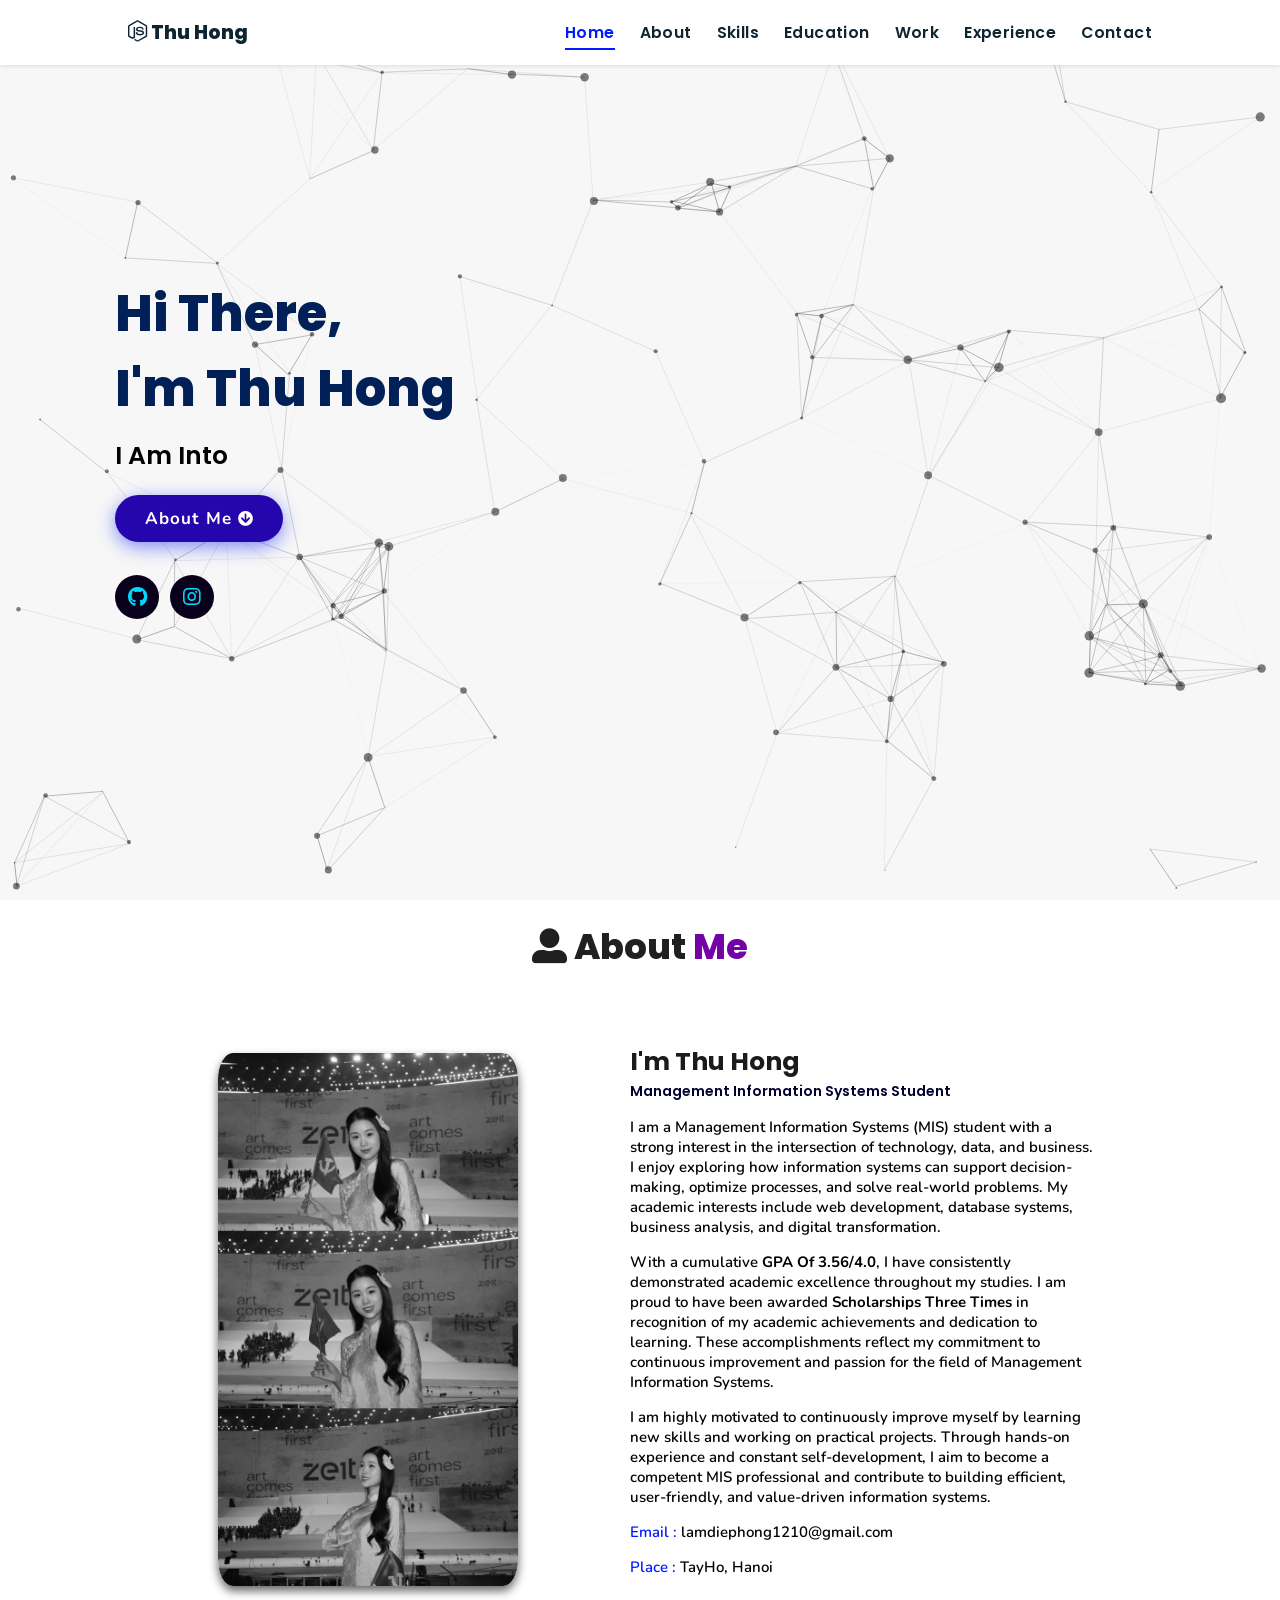
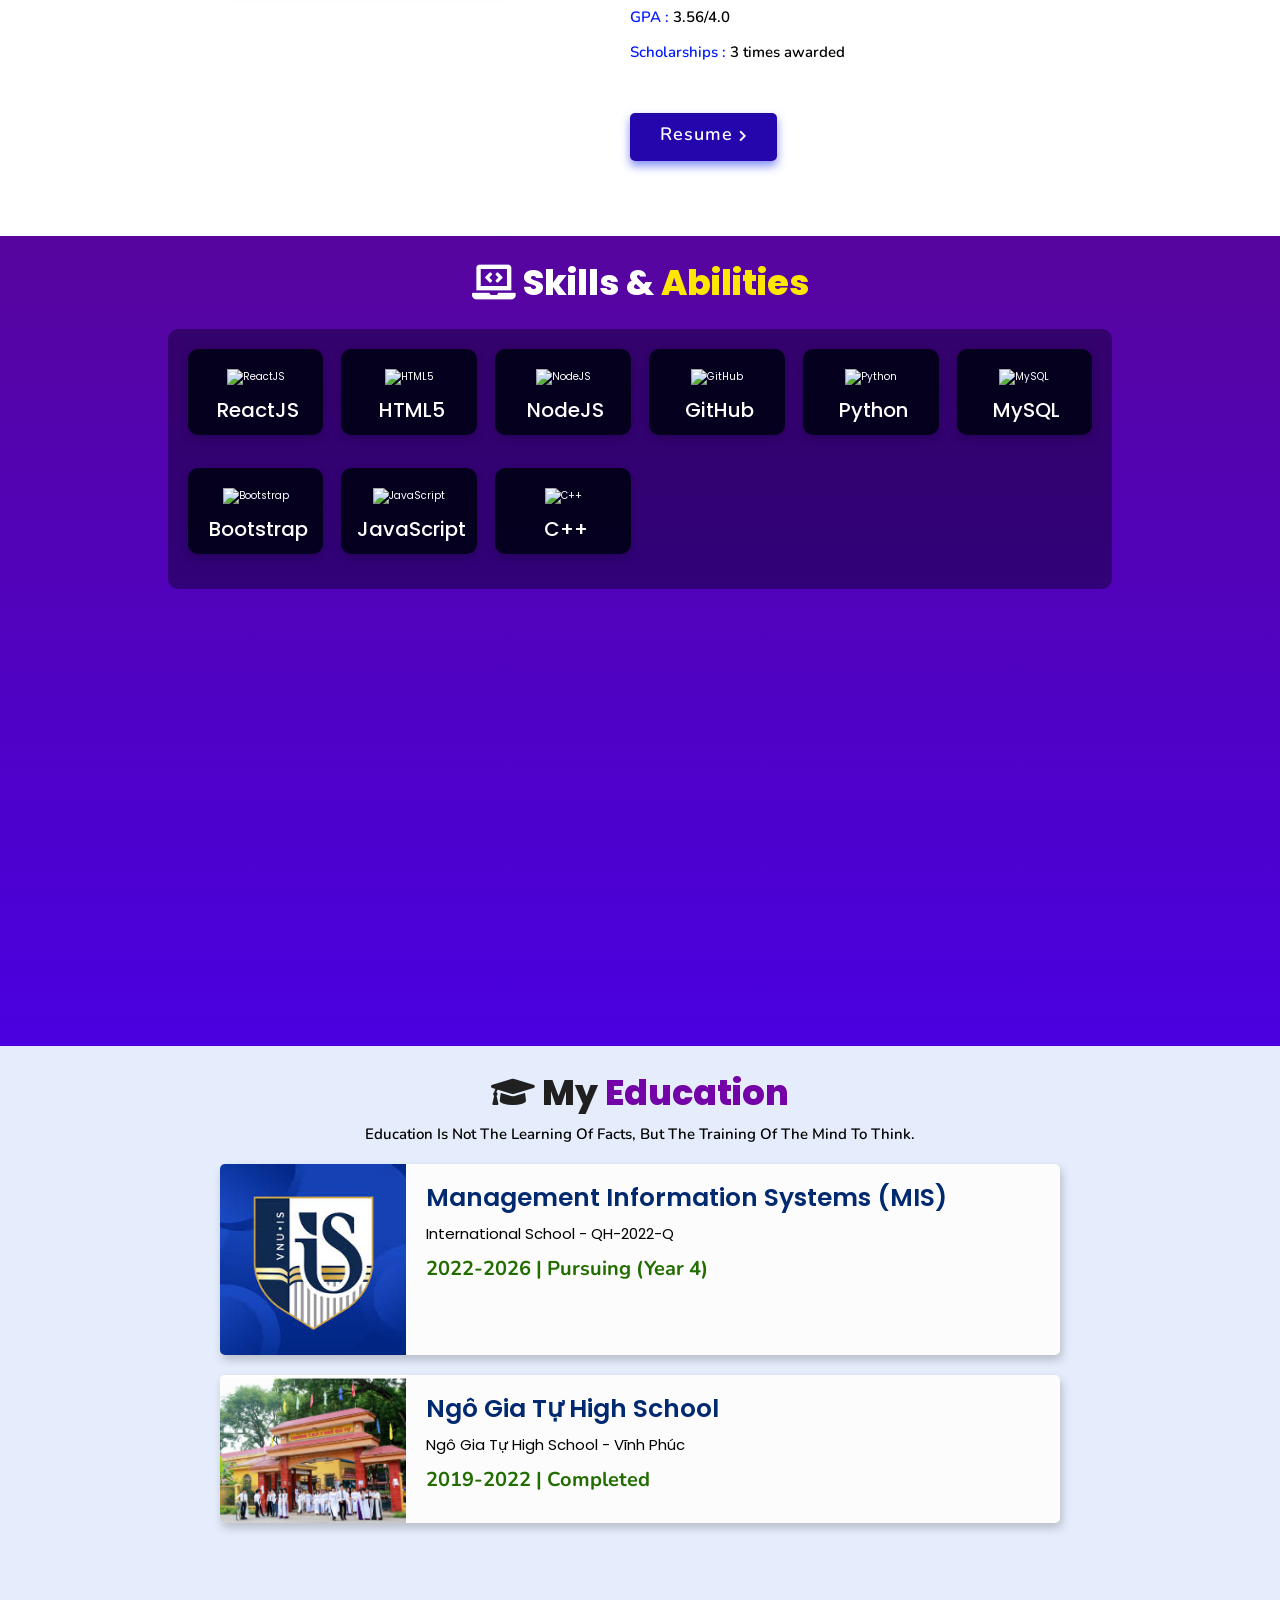
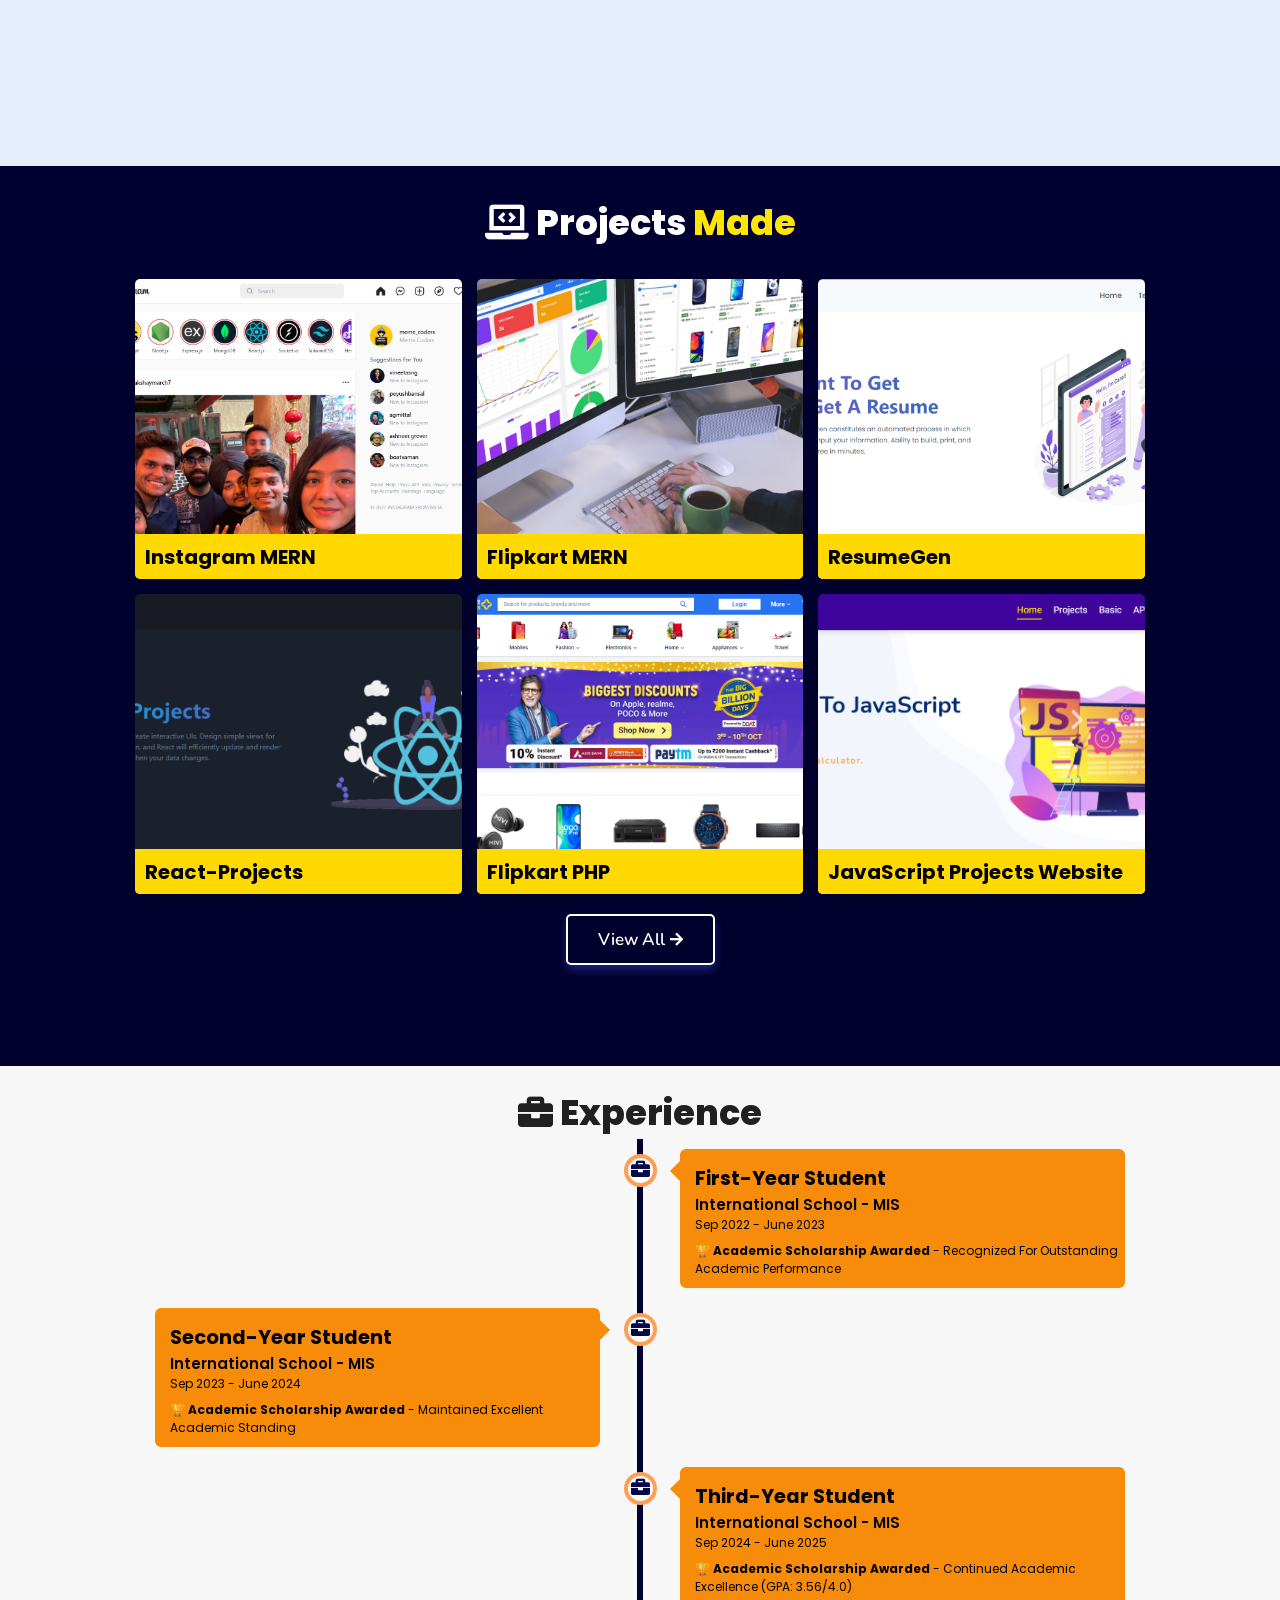
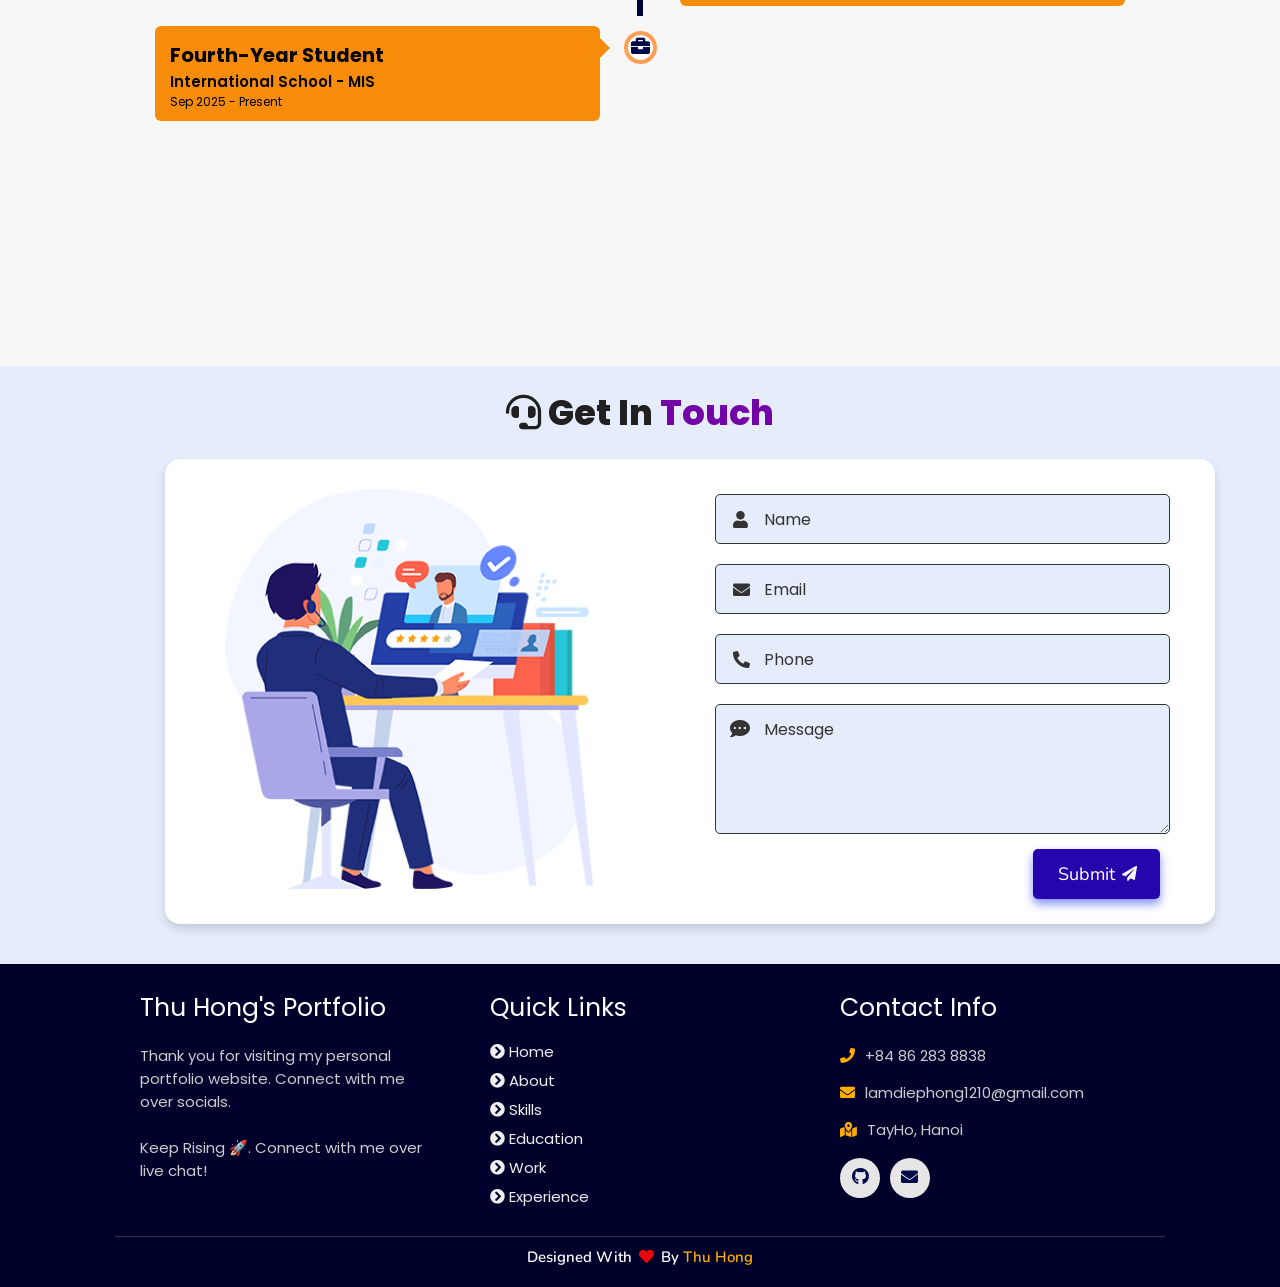
==== commit ec574a76: "Finalize project structure: path fixes and cleanup" ====
--- a/index.html
+++ b/index.html
@@ -28,7 +28,7 @@
 
   <!-- navbar starts -->
   <header>
-    <a href="/" class="logo"><i class="fab fa-node-js"></i> Thu Hong</a>
+    <a href="./" class="logo"><i class="fab fa-node-js"></i> Thu Hong</a>
 
     <div id="menu" class="fas fa-bars"></div>
     <nav class="navbar">
@@ -331,7 +331,7 @@
     </div>
 
     <div class="viewall">
-      <a href="/projects" class="btn"><span>View All</span>
+      <a href="./projects" class="btn"><span>View All</span>
         <i class="fas fa-arrow-right"></i>
       </a>
     </div>
